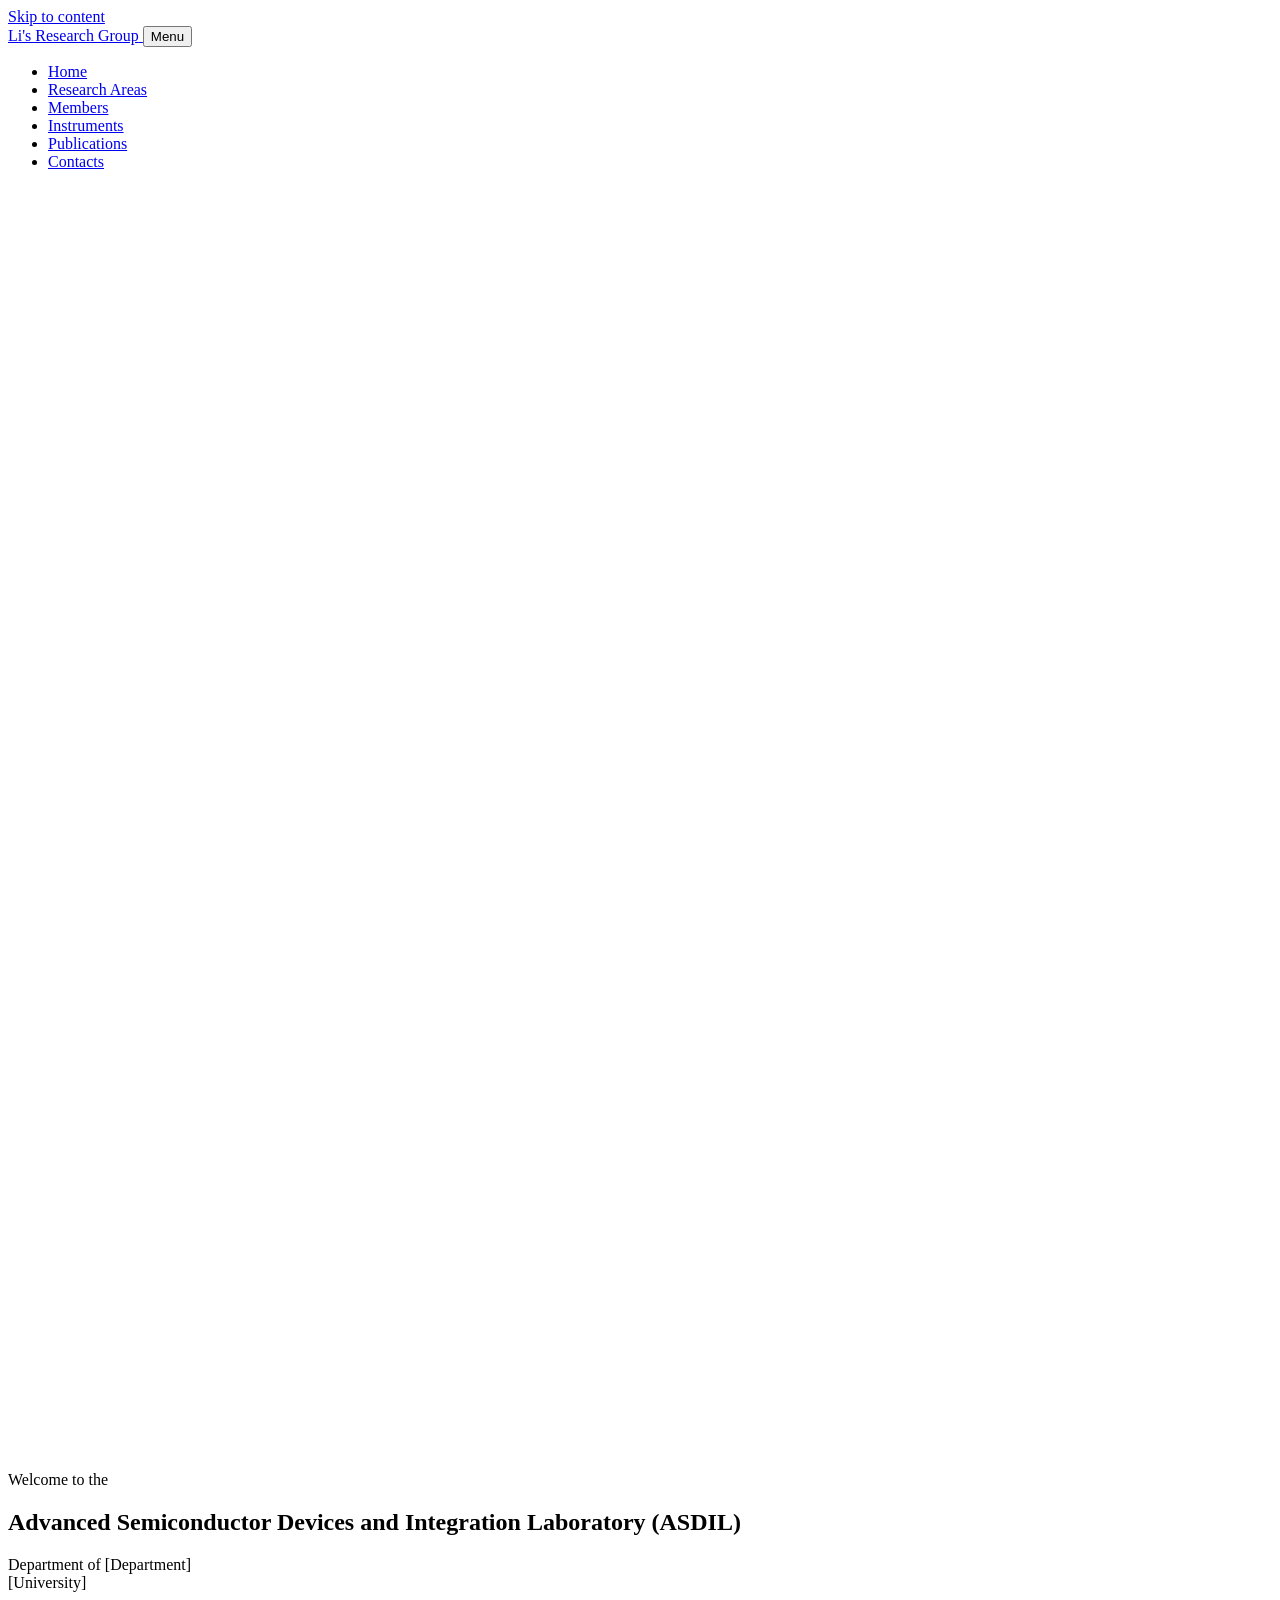
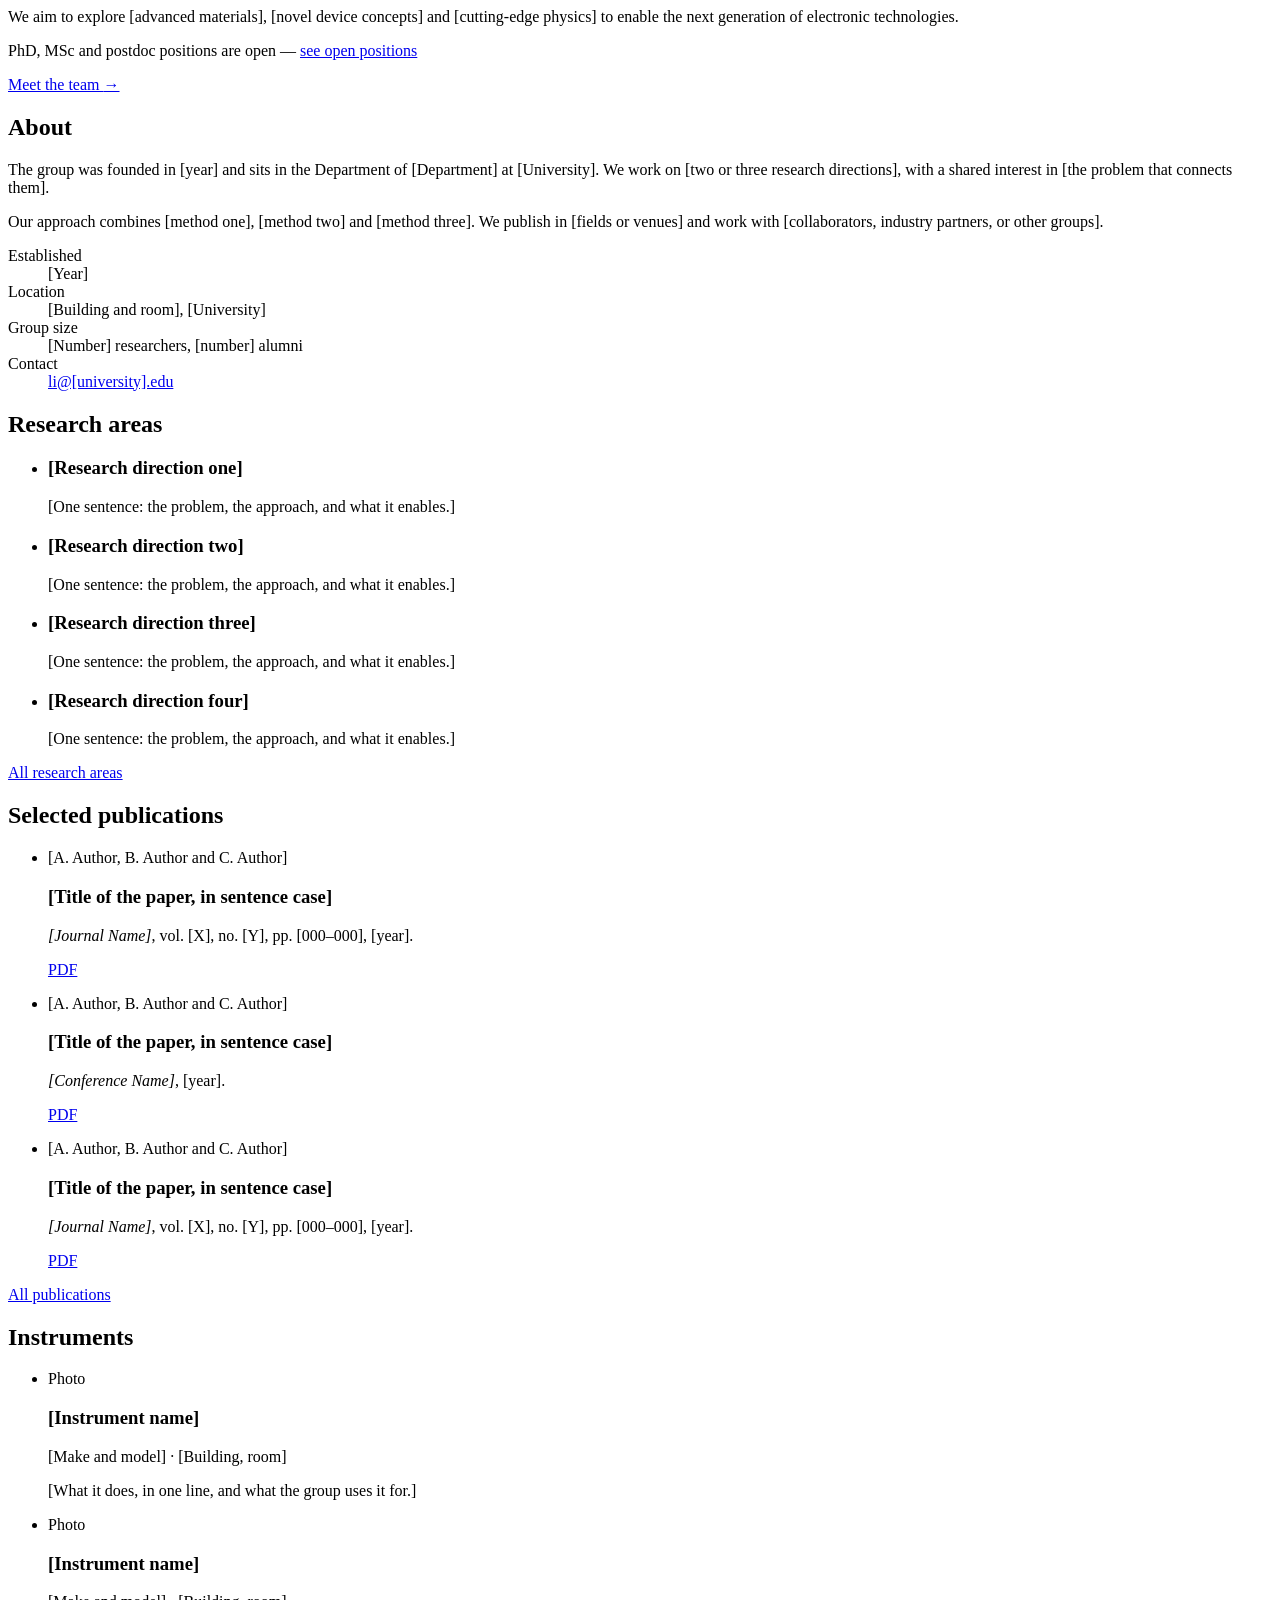
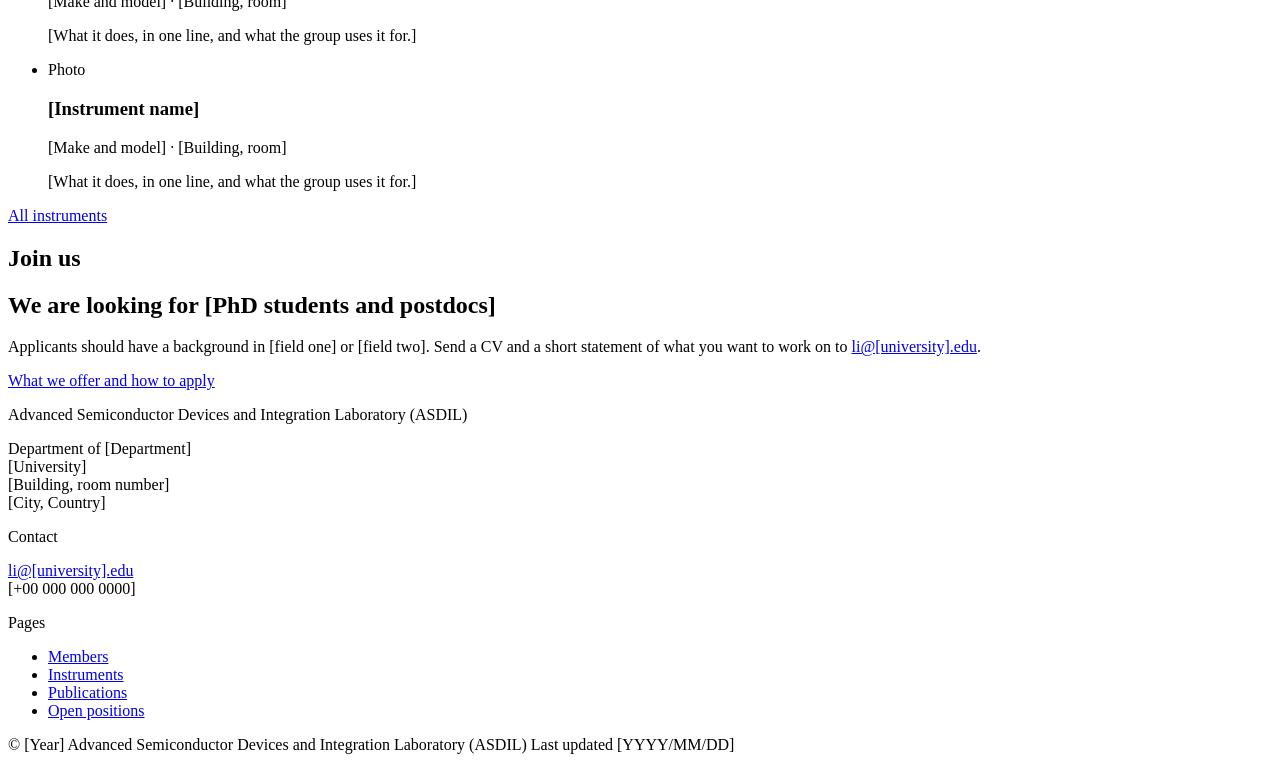
==== index.html @ c3be0654 "Add index.html" ====
<!DOCTYPE html>
<!--
  Advanced Semiconductor Devices and Integration Laboratory - site template
  Pages: index, research, members, instruments, publications, contacts
  Styles: assets/style.css   Mobile nav: assets/site.js
  Everything inside [square brackets] is a placeholder. Replace the brackets.
  Images: swap a <div class="ph"> block for <img src="..." alt="..." width="" height="">.
-->
<html lang="en">
<head>
<meta charset="utf-8">
<meta name="viewport" content="width=device-width, initial-scale=1">
<title>Advanced Semiconductor Devices and Integration Laboratory (ASDIL)</title>
<meta name="description" content="Advanced Semiconductor Devices and Integration Laboratory, Department of [Department], [University]. Research on [research areas].">
<link rel="preconnect" href="https://fonts.googleapis.com">
<link rel="preconnect" href="https://fonts.gstatic.com" crossorigin>
<link href="https://fonts.googleapis.com/css2?family=Archivo:wght@400;500;600&family=Source+Serif+4:opsz,wght@8..60,400;8..60,600&display=swap" rel="stylesheet">
<link rel="stylesheet" href="assets/style.css">
</head>
<body>
<a class="skip" href="#main">Skip to content</a>

<header class="site-header">
  <div class="wrap">
    <a class="brand" href="index.html">
      <span class="brand-name">Li's Research Group</span>
    </a>
    <button class="nav-toggle" aria-expanded="false" aria-controls="site-nav">Menu</button>
    <nav class="site-nav" id="site-nav" aria-label="Main">
      <ul>
        <li><a href="index.html" aria-current="page">Home</a></li>
        <li><a href="research.html">Research Areas</a></li>
        <li><a href="members.html">Members</a></li>
        <li><a href="instruments.html">Instruments</a></li>
        <li><a href="publications.html">Publications</a></li>
        <li><a href="contacts.html">Contacts</a></li>
      </ul>
    </nav>
  </div>
</header>

<main id="main">

  <!-- ============ HERO ============ -->
  <section class="hero">
    <!-- Background watermark: the wafer schematic from the original design,
         drawn in white and dropped to a few percent opacity. Delete the whole
         <svg> if you would rather run the hero plain. -->
    <svg class="hero-wafer" viewBox="0 0 520 520" aria-hidden="true" focusable="false">
      <defs>
        <pattern id="dies" x="243" y="243" width="38" height="38" patternUnits="userSpaceOnUse">
          <rect width="34" height="34" fill="#FFFFFF" opacity="0.38"/>
        </pattern>
        <clipPath id="waferClip">
          <path d="M183.8 496 A248 248 0 1 1 336.2 496 Z"/>
        </clipPath>
      </defs>

      <g clip-path="url(#waferClip)">
        <rect width="520" height="520" fill="url(#dies)"/>
      </g>

      <path d="M183.8 496 A248 248 0 1 1 336.2 496 Z" fill="none" stroke="#FFFFFF" stroke-width="1.5"/>

      <g stroke="#FFFFFF" stroke-width="1.5">
        <line x1="260" y1="14" x2="260" y2="496"/>
        <line x1="12" y1="260" x2="508" y2="260"/>
      </g>

      <rect x="243" y="243" width="34" height="34" fill="#FFFFFF"/>

      <g clip-path="url(#waferClip)">
        <rect class="scan" x="-1" y="0" width="2" height="520" fill="#FFFFFF"/>
      </g>
    </svg>

    <div class="wrap hero-inner">
      <p class="hero-welcome">Welcome to the</p>
      <h1>Advanced Semiconductor Devices and Integration Laboratory <span class="h1-abbr">(ASDIL)</span></h1>
      <p class="hero-affil">Department of [Department]<br>[University]</p>
      <p class="hero-lead">We aim to explore [advanced materials], [novel device concepts] and [cutting-edge physics] to enable the next generation of electronic technologies.</p>
      <p class="hero-open">PhD, MSc and postdoc positions are open — <a href="members.html#openings">see open positions</a></p>
      <p class="hero-cta"><a class="btn" href="members.html">Meet the team <span class="arrow" aria-hidden="true">→</span></a></p>
    </div>
  </section>

  <!-- ============ ABOUT ============ -->
  <section class="section">
    <div class="wrap section-grid">
      <h2 class="section-label">About</h2>
      <div>
        <div class="prose">
          <p>The group was founded in [year] and sits in the Department of [Department] at [University]. We work on [two or three research directions], with a shared interest in [the problem that connects them].</p>
          <p>Our approach combines [method one], [method two] and [method three]. We publish in [fields or venues] and work with [collaborators, industry partners, or other groups].</p>
        </div>
        <dl class="facts">
          <dt>Established</dt><dd>[Year]</dd>
          <dt>Location</dt><dd>[Building and room], [University]</dd>
          <dt>Group size</dt><dd>[Number] researchers, [number] alumni</dd>
          <dt>Contact</dt><dd><a href="mailto:li@[university].edu">li@[university].edu</a></dd>
        </dl>
      </div>
    </div>
  </section>

  <!-- ============ RESEARCH ============ -->
  <section class="section">
    <div class="wrap section-grid">
      <h2 class="section-label">Research areas</h2>
      <div>
        <ul class="research-list">
          <li>
            <h3>[Research direction one]</h3>
            <p>[One sentence: the problem, the approach, and what it enables.]</p>
          </li>
          <li>
            <h3>[Research direction two]</h3>
            <p>[One sentence: the problem, the approach, and what it enables.]</p>
          </li>
          <li>
            <h3>[Research direction three]</h3>
            <p>[One sentence: the problem, the approach, and what it enables.]</p>
          </li>
          <li>
            <h3>[Research direction four]</h3>
            <p>[One sentence: the problem, the approach, and what it enables.]</p>
          </li>
        </ul>
        <p class="more"><a class="action" href="research.html">All research areas</a></p>
      </div>
    </div>
  </section>

  <!-- ============ SELECTED PUBLICATIONS ============ -->
  <section class="section">
    <div class="wrap section-grid">
      <h2 class="section-label">Selected publications</h2>
      <div>
        <ul class="entries">
          <li class="entry">
            <p class="entry-authors">[A. Author, B. Author and C. Author]</p>
            <h3 class="entry-title">[Title of the paper, in sentence case]</h3>
            <p class="entry-venue"><em>[Journal Name]</em>, vol. [X], no. [Y], pp. [000–000], [year].</p>
            <p class="entry-links"><a href="#">PDF</a></p>
          </li>
          <li class="entry">
            <p class="entry-authors">[A. Author, B. Author and C. Author]</p>
            <h3 class="entry-title">[Title of the paper, in sentence case]</h3>
            <p class="entry-venue"><em>[Conference Name]</em>, [year].</p>
            <p class="entry-links"><a href="#">PDF</a></p>
          </li>
          <li class="entry">
            <p class="entry-authors">[A. Author, B. Author and C. Author]</p>
            <h3 class="entry-title">[Title of the paper, in sentence case]</h3>
            <p class="entry-venue"><em>[Journal Name]</em>, vol. [X], no. [Y], pp. [000–000], [year].</p>
            <p class="entry-links"><a href="#">PDF</a></p>
          </li>
        </ul>
        <p class="more"><a class="action" href="publications.html">All publications</a></p>
      </div>
    </div>
  </section>

  <!-- ============ INSTRUMENTS ============ -->
  <section class="section">
    <div class="wrap section-grid">
      <h2 class="section-label">Instruments</h2>
      <div>
        <ul class="instrument-list">
          <li class="instrument">
            <div class="ph ph--flat instrument-thumb">Photo</div>
            <div class="instrument-body">
              <h3>[Instrument name]</h3>
              <p class="instrument-meta">[Make and model] &middot; [Building, room]</p>
              <p>[What it does, in one line, and what the group uses it for.]</p>
            </div>
          </li>
          <li class="instrument">
            <div class="ph ph--flat instrument-thumb">Photo</div>
            <div class="instrument-body">
              <h3>[Instrument name]</h3>
              <p class="instrument-meta">[Make and model] &middot; [Building, room]</p>
              <p>[What it does, in one line, and what the group uses it for.]</p>
            </div>
          </li>
          <li class="instrument">
            <div class="ph ph--flat instrument-thumb">Photo</div>
            <div class="instrument-body">
              <h3>[Instrument name]</h3>
              <p class="instrument-meta">[Make and model] &middot; [Building, room]</p>
              <p>[What it does, in one line, and what the group uses it for.]</p>
            </div>
          </li>
        </ul>
        <p class="more"><a class="action" href="instruments.html">All instruments</a></p>
      </div>
    </div>
  </section>

  <!-- ============ JOIN ============ -->
  <section class="section" id="join">
    <div class="wrap section-grid">
      <h2 class="section-label">Join us</h2>
      <div class="join">
        <h2>We are looking for [PhD students and postdocs]</h2>
        <p>Applicants should have a background in [field one] or [field two]. Send a CV and a short statement of what you want to work on to <a href="mailto:li@[university].edu">li@[university].edu</a>.</p>
        <p class="more"><a class="action" href="members.html#openings">What we offer and how to apply</a></p>
      </div>
    </div>
  </section>

</main>

<footer class="site-footer">
  <div class="wrap footer-grid">
    <div>
      <p class="footer-name">Advanced Semiconductor Devices and Integration Laboratory <span class="abbr">(ASDIL)</span></p>
      <p class="small">Department of [Department]<br>[University]<br>[Building, room number]<br>[City, Country]</p>
    </div>
    <div>
      <p class="footer-h">Contact</p>
      <p class="small"><a href="mailto:li@[university].edu">li@[university].edu</a><br>[+00 000 000 0000]</p>
    </div>
    <div>
      <p class="footer-h">Pages</p>
      <ul class="footer-links small">
        <li><a href="members.html">Members</a></li>
        <li><a href="instruments.html">Instruments</a></li>
        <li><a href="publications.html">Publications</a></li>
        <li><a href="members.html#openings">Open positions</a></li>
      </ul>
    </div>
  </div>
  <div class="wrap footer-base small">
    <span>© [Year] Advanced Semiconductor Devices and Integration Laboratory (ASDIL)</span>
    <span>Last updated [YYYY/MM/DD]</span>
  </div>
</footer>

<script src="assets/site.js"></script>
</body>
</html>
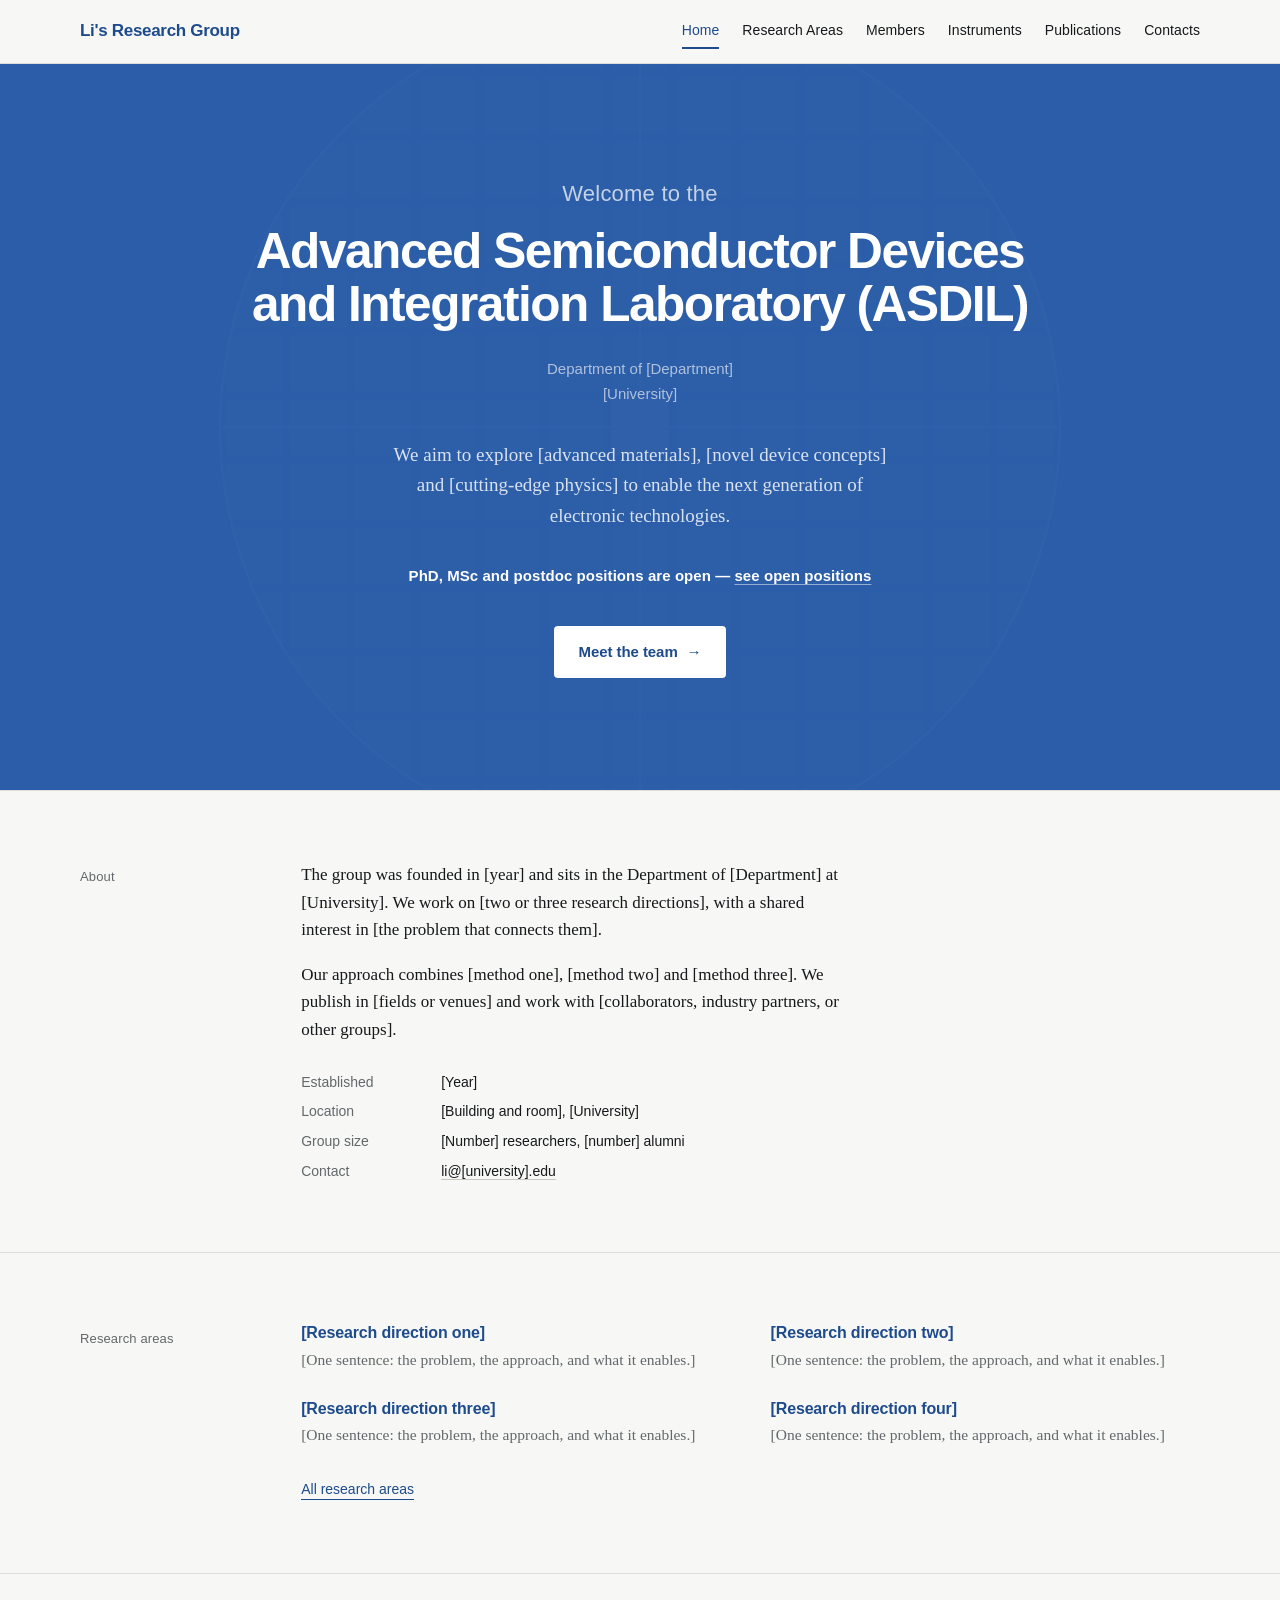
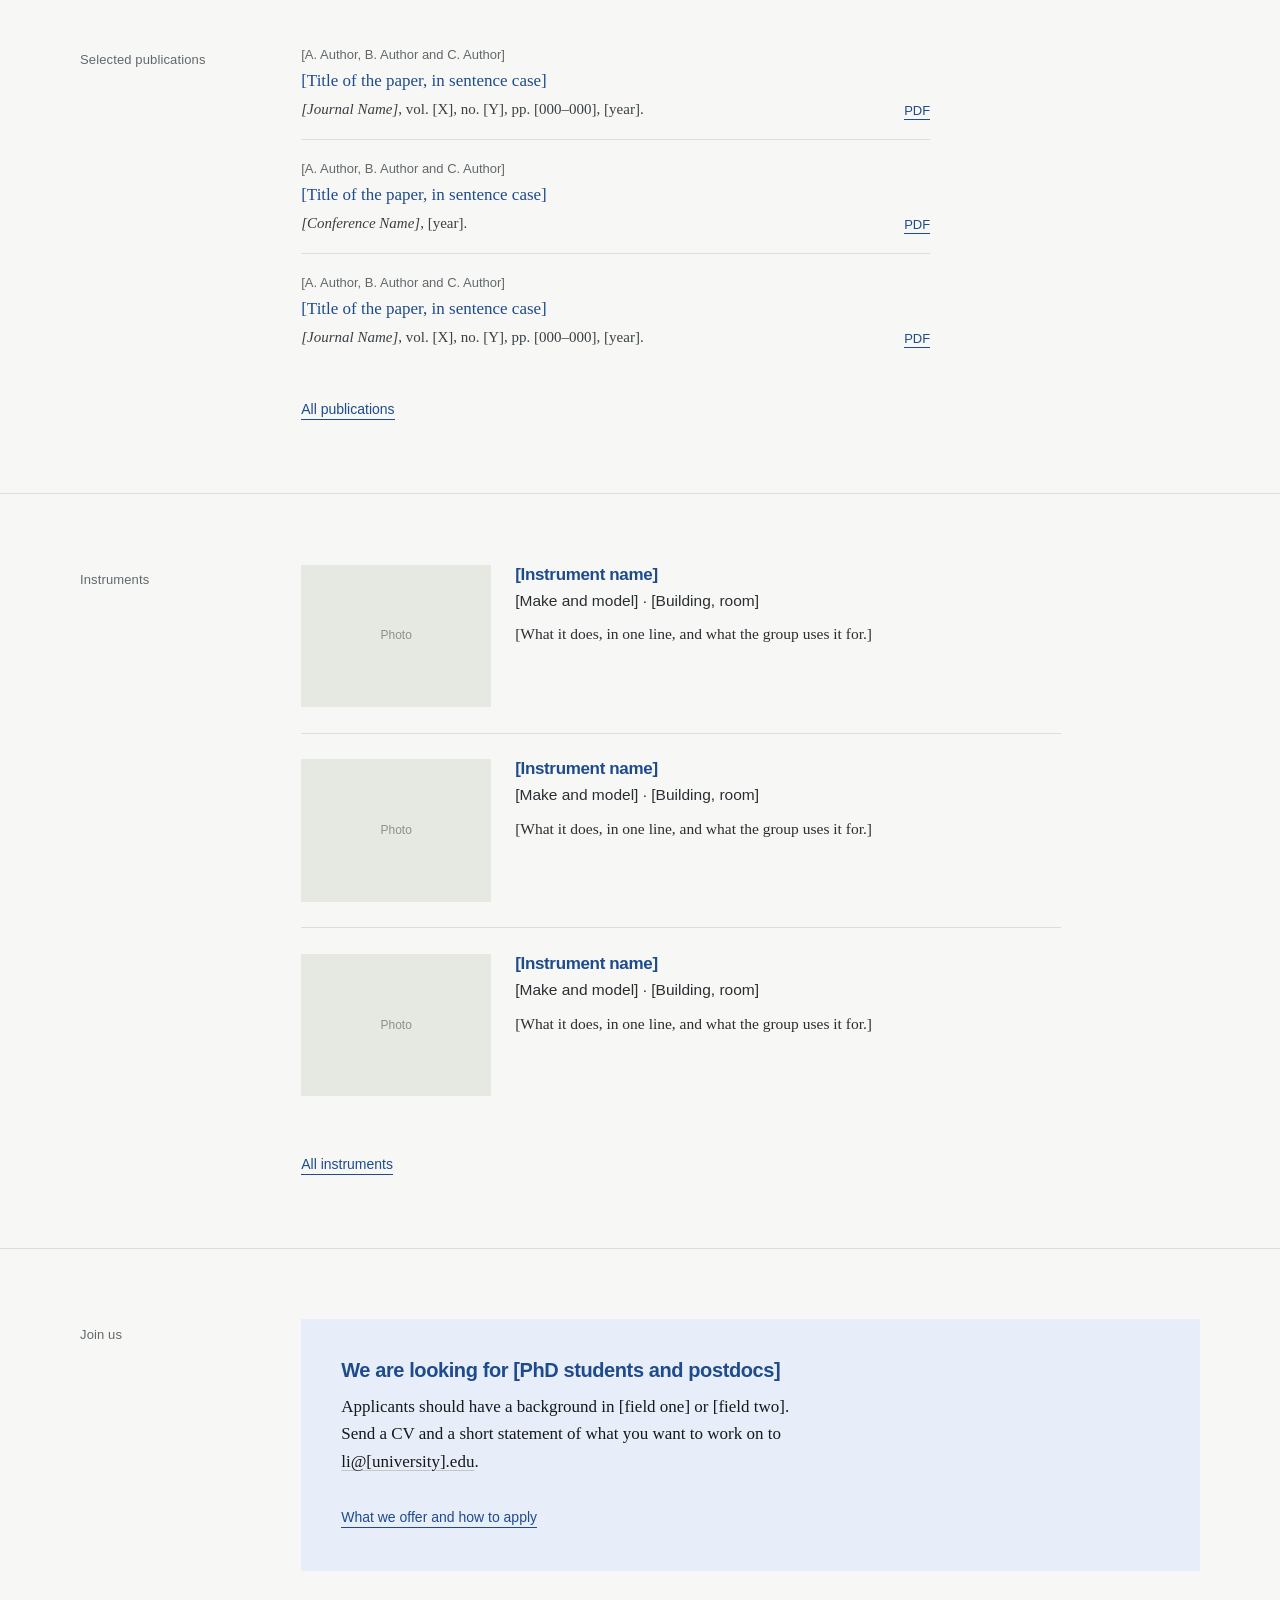
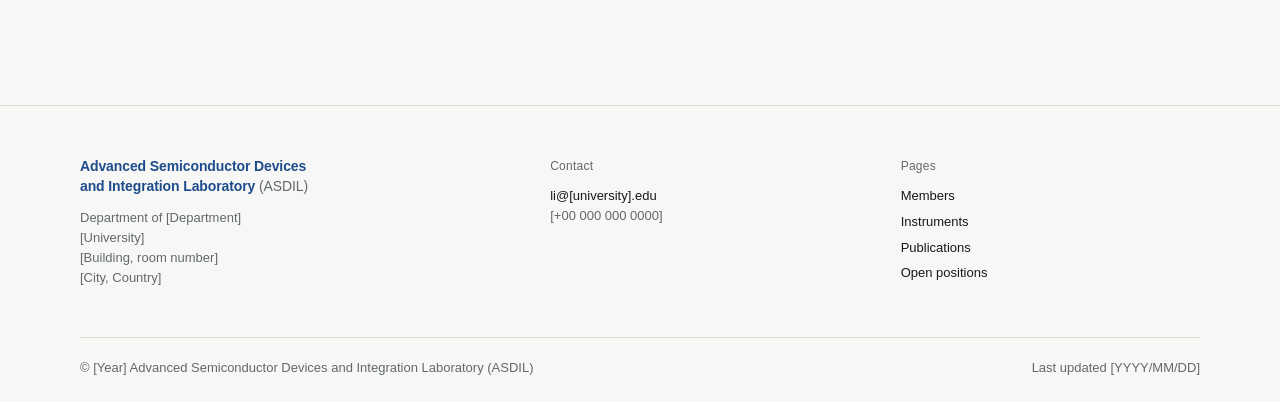
==== commit 63bdbfb0: "Update index.html" ====
--- a/index.html
+++ b/index.html
@@ -12,10 +12,9 @@
 <meta name="viewport" content="width=device-width, initial-scale=1">
 <title>Advanced Semiconductor Devices and Integration Laboratory (ASDIL)</title>
 <meta name="description" content="Advanced Semiconductor Devices and Integration Laboratory, Department of [Department], [University]. Research on [research areas].">
-<link rel="preconnect" href="https://fonts.googleapis.com">
-<link rel="preconnect" href="https://fonts.gstatic.com" crossorigin>
-<link href="https://fonts.googleapis.com/css2?family=Archivo:wght@400;500;600&family=Source+Serif+4:opsz,wght@8..60,400;8..60,600&display=swap" rel="stylesheet">
-<link rel="stylesheet" href="assets/style.css">
+  <link rel="preload" href="assets/fonts/archivo-var.woff2" as="font" type="font/woff2" crossorigin>
+  <link rel="preload" href="assets/fonts/source-serif-4-var.woff2" as="font" type="font/woff2" crossorigin>
+  <link rel="stylesheet" href="assets/style.css">
 </head>
 <body>
 <a class="skip" href="#main">Skip to content</a>
--- a/assets/style.css
+++ b/assets/style.css
@@ -0,0 +1,891 @@
+/* ============================================================
+   Li's Research Group — template stylesheet
+   Palette: paper / ink / mute / rule / oxide violet (single accent)
+   Type:    Archivo (structure, UI) + Source Serif 4 (reading)
+   ============================================================ */
+
+:root {
+  --paper: #F7F8F6;
+  --ink: #16181B;
+  --mute: #62686B;
+  --rule: #DCDFD9;
+  --rule-strong: #C4C8C1;
+  --accent: #1E4B8C;
+  --accent-soft: #E7EEF9;
+  --photo: #E6E8E2;
+
+  --wrap: 1120px;
+  --gutter: 2rem;
+  --label-col: 170px;
+  --label-gap: clamp(1.5rem, 4vw, 3.5rem);
+  --section-pad: clamp(2.75rem, 5.5vw, 4.5rem);
+}
+
+/* ---------- reset ---------- */
+
+*,
+*::before,
+*::after { box-sizing: border-box; }
+
+html {
+  -webkit-text-size-adjust: 100%;
+  scroll-padding-top: 5.5rem;
+}
+
+body {
+  margin: 0;
+  background: var(--paper);
+  color: var(--ink);
+  font-family: "Source Serif 4", Georgia, "Times New Roman", serif;
+  font-size: 1.0625rem;
+  line-height: 1.62;
+  font-optical-sizing: auto;
+  -webkit-font-smoothing: antialiased;
+}
+
+h1, h2, h3, h4 {
+  font-family: Archivo, "Helvetica Neue", Arial, sans-serif;
+  font-weight: 600;
+  color: var(--accent);
+  letter-spacing: -0.02em;
+  line-height: 1.14;
+  margin: 0;
+}
+
+p { margin: 0 0 1em; }
+p:last-child { margin-bottom: 0; }
+
+img, svg { max-width: 100%; }
+img { display: block; }
+
+a { color: inherit; text-decoration-color: var(--rule-strong); text-underline-offset: 0.18em; }
+a:hover { text-decoration-color: var(--accent); color: var(--accent); }
+
+ul, ol { margin: 0 0 1em; padding-left: 1.15em; }
+
+:focus-visible {
+  outline: 2px solid var(--accent);
+  outline-offset: 3px;
+  border-radius: 1px;
+}
+
+.skip {
+  position: absolute;
+  left: -9999px;
+  top: 0;
+  background: var(--paper);
+  padding: 0.75rem 1rem;
+  font-family: Archivo, sans-serif;
+  font-size: 0.875rem;
+  z-index: 50;
+}
+.skip:focus { left: 1rem; top: 1rem; }
+
+/* ---------- layout ---------- */
+
+.wrap {
+  width: min(var(--wrap), 100% - var(--gutter) * 2);
+  margin-inline: auto;
+}
+
+@media (max-width: 640px) {
+  :root { --gutter: 1.25rem; }
+}
+
+.prose { max-width: 64ch; }
+.prose p { max-width: 64ch; }
+
+.small {
+  font-family: Archivo, "Helvetica Neue", Arial, sans-serif;
+  font-size: 0.8125rem;
+  line-height: 1.55;
+  color: var(--mute);
+}
+
+.lead {
+  font-size: clamp(1.0625rem, 1.5vw, 1.1875rem);
+  line-height: 1.55;
+  max-width: 42ch;
+  color: #2A2E31;
+}
+
+/* ---------- header ---------- */
+
+.site-header {
+  position: sticky;
+  top: 0;
+  z-index: 30;
+  background: var(--paper);
+  border-bottom: 1px solid var(--rule);
+}
+
+.site-header .wrap {
+  display: flex;
+  align-items: center;
+  justify-content: space-between;
+  gap: 2rem;
+  padding-block: 0.85rem;
+}
+
+.brand {
+  display: block;
+  text-decoration: none;
+  color: var(--ink);
+}
+.brand:hover { color: var(--ink); }
+.brand-name {
+  display: block;
+  color: var(--accent);
+  font-family: Archivo, sans-serif;
+  font-weight: 600;
+  font-size: 1.0625rem;
+  letter-spacing: -0.018em;
+  line-height: 1.3;
+}
+.site-nav ul {
+  display: flex;
+  align-items: center;
+  gap: clamp(0.9rem, 1.8vw, 1.75rem);
+  list-style: none;
+  margin: 0;
+  padding: 0;
+}
+
+.site-nav a {
+  display: inline-block;
+  font-family: Archivo, sans-serif;
+  font-size: 0.875rem;
+  font-weight: 500;
+  letter-spacing: 0.005em;
+  color: var(--ink);
+  text-decoration: none;
+  padding-block: 0.35rem;
+  border-bottom: 2px solid transparent;
+}
+.site-nav a:hover { color: var(--accent); border-bottom-color: var(--rule-strong); }
+.site-nav a[aria-current="page"] { color: var(--accent); border-bottom-color: var(--accent); }
+
+.nav-toggle {
+  display: none;
+  font-family: Archivo, sans-serif;
+  font-size: 0.8125rem;
+  font-weight: 500;
+  color: var(--ink);
+  background: none;
+  border: 1px solid var(--rule-strong);
+  padding: 0.45rem 0.8rem;
+  cursor: pointer;
+}
+.nav-toggle:hover { border-color: var(--ink); }
+
+@media (max-width: 860px) {
+  .site-header .wrap { flex-wrap: wrap; gap: 0.75rem; }
+  .nav-toggle { display: block; }
+  .site-nav {
+    flex-basis: 100%;
+    display: none;
+  }
+  .site-nav.is-open { display: block; }
+  .site-nav ul {
+    flex-direction: column;
+    align-items: flex-start;
+    gap: 0;
+    padding-bottom: 0.75rem;
+  }
+  .site-nav li { width: 100%; border-top: 1px solid var(--rule); }
+  .site-nav a {
+    display: block;
+    padding-block: 0.7rem;
+    border-bottom: 0;
+  }
+  .site-nav a[aria-current="page"] { color: var(--accent); }
+}
+
+/* ---------- hero (home) ---------- */
+
+.hero {
+  position: relative;
+  isolation: isolate;
+  overflow: hidden;
+  text-align: center;
+  color: #fff;
+  background-color: #2C5DA8;
+  padding-block: clamp(3.75rem, 10vw, 7rem);
+}
+
+.hero-inner { position: relative; }
+
+.hero-wafer {
+  position: absolute;
+  left: 50%;
+  top: 50%;
+  transform: translate(-50%, -50%);
+  width: min(880px, 126vw);
+  height: auto;
+  opacity: 0.02;
+  z-index: -1;
+  pointer-events: none;
+}
+
+.hero-welcome {
+  font-family: Archivo, sans-serif;
+  font-size: clamp(1.0625rem, 1.9vw, 1.375rem);
+  font-weight: 500;
+  letter-spacing: 0.01em;
+  color: rgba(255, 255, 255, 0.72);
+  margin: 0 0 0.85rem;
+}
+
+.hero h1 {
+  max-width: 40ch;
+  margin: 0 auto;
+  font-size: clamp(1.8rem, 4.2vw, 3.1rem);
+  line-height: 1.06;
+  letter-spacing: -0.03em;
+  color: #fff;
+  text-wrap: balance;
+}
+
+.h1-abbr { white-space: nowrap; }
+
+.hero-affil {
+  margin: 1.6rem 0 0;
+  font-family: Archivo, sans-serif;
+  font-size: clamp(0.875rem, 1.3vw, 0.9375rem);
+  line-height: 1.7;
+  color: rgba(255, 255, 255, 0.62);
+}
+
+.hero-lead {
+  max-width: 54ch;
+  margin: 2.05rem auto 0;
+  font-size: clamp(1.0625rem, 1.5vw, 1.1875rem);
+  line-height: 1.6;
+  color: rgba(255, 255, 255, 0.82);
+  text-wrap: pretty;
+}
+
+.hero-open {
+  margin: 2.05rem 0 0;
+  font-family: Archivo, sans-serif;
+  font-size: 0.9375rem;
+  font-weight: 600;
+  letter-spacing: 0.004em;
+  color: #fff;
+}
+
+.hero-open a {
+  white-space: nowrap;
+  color: #fff;
+  text-decoration: underline;
+  text-decoration-thickness: 1px;
+  text-decoration-color: rgba(255, 255, 255, 0.5);
+}
+.hero-open a:hover { color: #fff; text-decoration-color: #fff; }
+
+.hero-cta { margin: 2.4rem 0 0; }
+
+.btn {
+  display: inline-flex;
+  align-items: center;
+  gap: 0.55rem;
+  background: #fff;
+  color: var(--accent);
+  font-family: Archivo, sans-serif;
+  font-size: 0.9375rem;
+  font-weight: 600;
+  letter-spacing: -0.005em;
+  text-decoration: none;
+  padding: 0.85rem 1.55rem;
+  border-radius: 4px;
+}
+
+.btn:hover {
+  color: #17335F;
+  background: #EAF1FB;
+  text-decoration: none;
+}
+
+.btn .arrow {
+  display: inline-block;
+  transition: transform 0.2s ease;
+}
+.btn:hover .arrow { transform: translateX(3px); }
+
+/* wafer watermark animation */
+
+.hero-wafer .scan { opacity: 0; }
+
+@media (prefers-reduced-motion: no-preference) {
+  .hero-welcome,
+  .hero h1,
+  .hero-affil,
+  .hero-lead,
+  .hero-open,
+  .hero-cta {
+    animation: hero-in 0.75s cubic-bezier(0.2, 0.65, 0.3, 1) both;
+  }
+  .hero h1      { animation-delay: 0.06s; }
+  .hero-affil   { animation-delay: 0.13s; }
+  .hero-lead    { animation-delay: 0.19s; }
+  .hero-open    { animation-delay: 0.25s; }
+  .hero-cta     { animation-delay: 0.31s; }
+
+  .hero-wafer .scan { animation: scan 1.9s cubic-bezier(0.32, 0.6, 0.35, 1) 0.7s both; }
+}
+
+@keyframes hero-in {
+  from { opacity: 0; transform: translateY(8px); }
+  to   { opacity: 1; transform: none; }
+}
+
+@keyframes scan {
+  0%   { opacity: 0; transform: translateX(0); }
+  18%  { opacity: 1; }
+  82%  { opacity: 0.8; }
+  100% { opacity: 0; transform: translateX(520px); }
+}
+
+@media (max-width: 640px) {
+  .hero { padding-block: clamp(3rem, 12vw, 4.5rem) clamp(3.5rem, 13vw, 5rem); }
+  .hero h1 {
+    max-width: none;
+    font-size: clamp(1.55rem, 6.6vw, 2rem);
+    letter-spacing: -0.022em;
+    text-wrap: normal;
+  }
+  .hero-wafer { width: 118vw; }
+  .btn { padding: 0.8rem 1.35rem; }
+}
+
+/* ---------- sections: label column + content ---------- */
+
+.section {
+  border-top: 1px solid var(--rule);
+  padding-block: var(--section-pad);
+}
+
+.section-grid {
+  display: grid;
+  grid-template-columns: var(--label-col) minmax(0, 1fr);
+  gap: var(--label-gap);
+}
+
+.section-grid > * { min-width: 0; }
+
+.section-label {
+  font-family: Archivo, sans-serif;
+  font-size: 0.8125rem;
+  font-weight: 500;
+  line-height: 1.5;
+  letter-spacing: 0.01em;
+  color: var(--mute);
+  margin: 0;
+  padding-top: 0.35rem;
+}
+
+.section-label--year {
+  color: var(--accent);
+  font-size: 1.0625rem;
+  font-weight: 600;
+  letter-spacing: -0.01em;
+  padding-top: 0;
+}
+
+@media (max-width: 800px) {
+  .section-grid { grid-template-columns: 1fr; gap: 1.25rem; }
+  .section-label {
+    font-size: 1.0625rem;
+    color: var(--accent);
+    font-weight: 600;
+    letter-spacing: -0.01em;
+    padding-top: 0;
+  }
+}
+
+/* research list on home */
+
+.research-list {
+  display: grid;
+  grid-template-columns: repeat(2, minmax(0, 1fr));
+  gap: 1.75rem 2.5rem;
+  list-style: none;
+  margin: 0;
+  padding: 0;
+}
+
+.research-list h3 {
+  font-size: 1rem;
+  font-weight: 600;
+  letter-spacing: -0.01em;
+  margin-bottom: 0.35rem;
+}
+
+.research-list p {
+  font-size: 0.9688rem;
+  line-height: 1.55;
+  color: var(--mute);
+  margin: 0;
+}
+
+@media (max-width: 640px) {
+  .research-list { grid-template-columns: 1fr; gap: 1.5rem; }
+}
+
+/* ---------- facts list ---------- */
+
+.facts {
+  display: grid;
+  grid-template-columns: minmax(7rem, max-content) minmax(0, 1fr);
+  gap: 0.55rem 1.75rem;
+  margin: 1.75rem 0 0;
+  font-family: Archivo, sans-serif;
+  font-size: 0.875rem;
+  line-height: 1.5;
+}
+.facts dt { color: var(--mute); }
+.facts dd { margin: 0; }
+
+/* ---------- publications ---------- */
+
+.entries { margin: 0; padding: 0; list-style: none; max-width: 74ch; }
+
+.entry {
+  display: grid;
+  grid-template-columns: minmax(0, 1fr) auto;
+  gap: 0.15rem 1.5rem;
+  padding-block: 1.15rem;
+  border-top: 1px solid var(--rule);
+}
+.entry:first-child { border-top: 0; padding-top: 0; }
+
+.entry-authors {
+  grid-column: 1;
+  font-family: Archivo, sans-serif;
+  font-size: 0.8125rem;
+  line-height: 1.5;
+  color: var(--mute);
+  margin: 0;
+}
+
+.entry-title {
+  grid-column: 1;
+  font-family: "Source Serif 4", Georgia, serif;
+  font-size: 1.0625rem;
+  font-weight: 400;
+  line-height: 1.45;
+  letter-spacing: 0;
+  margin: 0.15rem 0;
+}
+
+.entry-venue {
+  grid-column: 1;
+  font-size: 0.9375rem;
+  line-height: 1.5;
+  color: #3A4043;
+  margin: 0;
+}
+.entry-venue em { font-style: italic; }
+
+.entry-links {
+  grid-column: 2;
+  grid-row: 1 / span 3;
+  align-self: end;
+  font-family: Archivo, sans-serif;
+  font-size: 0.8125rem;
+  margin: 0;
+  white-space: nowrap;
+}
+.entry-links a { text-decoration: none; color: var(--accent); border-bottom: 1px solid currentColor; padding-bottom: 1px; }
+.entry-links a:hover { opacity: 0.7; }
+
+.legend {
+  font-family: Archivo, sans-serif;
+  font-size: 0.8125rem;
+  color: var(--mute);
+  margin-bottom: 2rem;
+}
+
+/* ---------- CV-style record list ---------- */
+
+.cv-list { list-style: none; margin: 0; padding: 0; max-width: 74ch; }
+
+.cv-list li {
+  padding-block: 0.7rem;
+  border-top: 1px solid var(--rule);
+  line-height: 1.55;
+}
+.cv-list li:first-child { border-top: 0; padding-top: 0; }
+
+.cv-list .when {
+  font-family: Archivo, sans-serif;
+  font-size: 0.8125rem;
+  color: var(--mute);
+  font-variant-numeric: tabular-nums;
+  margin-right: 0.7rem;
+  white-space: nowrap;
+}
+
+/* ---------- join band ---------- */
+
+.join {
+  background: var(--accent-soft);
+  padding: clamp(1.75rem, 3.5vw, 2.5rem);
+}
+
+.join h2 {
+  font-size: 1.25rem;
+  margin-bottom: 0.65rem;
+}
+
+.join p { max-width: 56ch; }
+
+/* ---------- content edge ---------- */
+
+@media (min-width: 801px) {
+  .indent { padding-left: calc(var(--label-col) + var(--label-gap)); }
+  .page-head .intro { margin-left: calc(var(--label-col) + var(--label-gap)); }
+}
+
+/* ---------- page head (subpages) ---------- */
+
+.page-head {
+  padding-block: clamp(2.75rem, 5vw, 4rem) clamp(1.5rem, 2.5vw, 2rem);
+}
+
+.page-head h1 {
+  font-size: clamp(2rem, 4vw, 2.875rem);
+  letter-spacing: -0.03em;
+}
+
+.page-head .intro {
+  margin-top: 1rem;
+  max-width: 62ch;
+  color: #2A2E31;
+}
+
+/* ---------- profile (PI page) ---------- */
+
+.profile {
+  display: grid;
+  grid-template-columns: var(--label-col) minmax(0, 1fr);
+  gap: var(--label-gap);
+  align-items: start;
+  padding-bottom: var(--section-pad);
+}
+
+.profile > * { min-width: 0; }
+
+.profile h1 { font-size: clamp(1.875rem, 3.4vw, 2.5rem); }
+
+.pi-name { font-size: clamp(1.5rem, 2.5vw, 1.9375rem); letter-spacing: -0.025em; }
+
+.pi-bio {
+  margin-top: 1.2rem;
+  max-width: 58ch;
+  font-size: 1rem;
+  line-height: 1.6;
+  color: #2A2E31;
+}
+
+.profile-role {
+  font-family: Archivo, sans-serif;
+  font-size: 0.9375rem;
+  line-height: 1.55;
+  color: var(--mute);
+  margin-top: 0.85rem;
+}
+
+.contact-list {
+  display: grid;
+  grid-template-columns: max-content minmax(0, 1fr);
+  gap: 0.4rem 1.25rem;
+  margin: 1.5rem 0 0;
+  font-family: Archivo, sans-serif;
+  font-size: 0.875rem;
+  line-height: 1.5;
+}
+.contact-list dt { color: var(--mute); }
+.contact-list dd { margin: 0; word-break: break-word; }
+
+@media (max-width: 780px) {
+  .profile { grid-template-columns: 1fr; }
+  .profile .ph-wrap { max-width: 220px; }
+}
+
+/* ---------- people ---------- */
+
+.people-group + .people-group { margin-top: 2.75rem; }
+
+.group-title {
+  font-size: 1.0625rem;
+  font-weight: 600;
+  letter-spacing: -0.01em;
+  margin-bottom: 1.5rem;
+}
+
+.people-grid {
+  display: grid;
+  grid-template-columns: repeat(auto-fill, minmax(210px, 1fr));
+  gap: 2rem 1.5rem;
+  list-style: none;
+  margin: 0;
+  padding: 0;
+}
+
+.person { min-width: 0; }
+
+@media (max-width: 560px) {
+  .people-grid {
+    grid-template-columns: repeat(2, minmax(0, 1fr));
+    gap: 1.75rem 1rem;
+  }
+}
+
+.person h3 {
+  font-size: 0.9688rem;
+  font-weight: 600;
+  letter-spacing: -0.005em;
+  margin: 0.7rem 0 0.3rem;
+}
+
+.person p {
+  font-family: Archivo, sans-serif;
+  font-size: 0.8125rem;
+  line-height: 1.5;
+  color: var(--mute);
+  margin: 0;
+}
+
+/* ---------- media placeholders ---------- */
+
+.ph {
+  display: grid;
+  place-items: center;
+  background: var(--photo);
+  color: #8B918C;
+  font-family: Archivo, sans-serif;
+  font-size: 0.75rem;
+  line-height: 1.4;
+  text-align: center;
+  padding: 0.5rem;
+}
+
+.ph--photo { aspect-ratio: 3 / 4; }
+.ph--wide { aspect-ratio: 16 / 9; }
+.ph--flat { aspect-ratio: 4 / 3; }
+.ph--map { aspect-ratio: 21 / 9; }
+
+/* ---------- instruments ---------- */
+
+.instrument-list {
+  list-style: none;
+  margin: 0;
+  padding: 0;
+  max-width: 760px;
+}
+
+.instrument {
+  display: grid;
+  grid-template-columns: 190px minmax(0, 1fr);
+  gap: 1.5rem;
+  padding-block: 1.6rem;
+  border-top: 1px solid var(--rule);
+}
+.instrument:first-child { border-top: 0; padding-top: 0; }
+
+.instrument-thumb { width: 100%; }
+.instrument-body { min-width: 0; }
+
+.instrument h3 {
+  font-size: 1.0625rem;
+  margin-bottom: 0.3rem;
+}
+
+.instrument-meta {
+  font-family: Archivo, sans-serif;
+  font-size: 0.8125rem;
+  line-height: 1.5;
+  color: var(--mute);
+  margin-bottom: 0.6rem;
+}
+
+.instrument-body > p {
+  font-size: 0.9688rem;
+  line-height: 1.55;
+  max-width: 58ch;
+  color: #2A2E31;
+}
+
+.instrument-links {
+  font-family: Archivo, sans-serif;
+  font-size: 0.8125rem;
+  color: var(--mute);
+  margin-top: 0.7rem;
+}
+.instrument-links a {
+  color: var(--accent);
+  text-decoration: none;
+  border-bottom: 1px solid currentColor;
+}
+.instrument-links a:hover { opacity: 0.7; }
+
+@media (max-width: 560px) {
+  .instrument { grid-template-columns: 1fr; gap: 0.9rem; }
+  .instrument-thumb { max-width: 220px; }
+}
+
+/* ---------- contacts ---------- */
+
+.contact-cols {
+  display: grid;
+  grid-template-columns: repeat(2, minmax(0, 1fr));
+  gap: 2.25rem 2.5rem;
+  max-width: 760px;
+}
+
+.contact-card h3 {
+  font-size: 0.9375rem;
+  font-weight: 600;
+  margin-bottom: 0.55rem;
+}
+
+.contact-card p {
+  font-size: 0.9688rem;
+  line-height: 1.6;
+  color: #2A2E31;
+  margin-bottom: 0.55rem;
+}
+
+.contact-card .small { font-size: 0.8125rem; }
+
+.map-block { margin-top: 1.75rem; max-width: 760px; }
+
+@media (max-width: 640px) {
+  .contact-cols { grid-template-columns: 1fr; gap: 1.75rem; }
+}
+
+/* ---------- research themes ---------- */
+
+.theme {
+  padding-block: clamp(2rem, 3.5vw, 2.75rem);
+  border-top: 1px solid var(--rule);
+}
+.theme:first-of-type { border-top: 0; padding-top: 0; }
+
+.theme h2 {
+  font-size: clamp(1.25rem, 2vw, 1.5rem);
+  margin-bottom: 0.75rem;
+}
+
+.theme .prose { margin-bottom: 1.5rem; max-width: 540px; }
+
+.theme-figure { max-width: 540px; }
+
+/* ---------- teaching ---------- */
+
+.courses { list-style: none; margin: 0; padding: 0; }
+
+.course {
+  padding-block: 1.75rem;
+  border-top: 1px solid var(--rule);
+}
+.course:first-child { border-top: 0; padding-top: 0; }
+
+.course h2 { font-size: 1.25rem; margin-bottom: 0.4rem; }
+
+.course-meta {
+  font-family: Archivo, sans-serif;
+  font-size: 0.8125rem;
+  color: var(--mute);
+  margin-bottom: 0.8rem;
+}
+
+.course p { max-width: 62ch; }
+
+.course .more { margin-top: 1rem; }
+
+/* ---------- footer ---------- */
+
+.site-footer {
+  border-top: 1px solid var(--rule);
+  padding-block: clamp(2.25rem, 4vw, 3.25rem) 1.5rem;
+  margin-top: clamp(2rem, 5vw, 4rem);
+}
+
+.footer-grid {
+  display: grid;
+  grid-template-columns: 1.4fr 1fr 1fr;
+  gap: 2rem clamp(2rem, 4vw, 3.5rem);
+}
+
+.abbr {
+  font-weight: 400;
+  color: var(--mute);
+}
+
+.footer-name {
+  color: var(--accent);
+  font-family: Archivo, sans-serif;
+  font-size: 0.875rem;
+  font-weight: 600;
+  letter-spacing: -0.008em;
+  line-height: 1.4;
+  max-width: 30ch;
+  margin-bottom: 0.7rem;
+}
+
+.footer-h {
+  font-family: Archivo, sans-serif;
+  font-size: 0.75rem;
+  font-weight: 500;
+  letter-spacing: 0.02em;
+  color: var(--mute);
+  margin-bottom: 0.6rem;
+}
+
+.footer-links { list-style: none; margin: 0; padding: 0; }
+.footer-links li { margin-bottom: 0.35rem; }
+.site-footer a { text-decoration: none; color: var(--ink); }
+.site-footer a:hover { color: var(--accent); text-decoration: underline; text-decoration-color: var(--accent); }
+
+.footer-base {
+  display: flex;
+  flex-wrap: wrap;
+  justify-content: space-between;
+  gap: 0.75rem;
+  margin-top: clamp(2rem, 4vw, 3rem);
+  padding-top: 1.25rem;
+  border-top: 1px solid var(--rule);
+}
+
+@media (max-width: 720px) {
+  .footer-grid { grid-template-columns: 1fr 1fr; }
+  .footer-grid > :first-child { grid-column: 1 / -1; }
+}
+
+/* ---------- utilities ---------- */
+
+.action {
+  font-family: Archivo, sans-serif;
+  font-size: 0.875rem;
+  font-weight: 500;
+  color: var(--accent);
+  text-decoration: none;
+  border-bottom: 1px solid currentColor;
+  padding-bottom: 2px;
+}
+.action:hover { color: var(--accent); opacity: 0.75; }
+
+.more { margin-top: 1.75rem; }
+
+/* ---------- print ---------- */
+
+@media print {
+  .site-header, .site-footer, .hero-wafer, .nav-toggle { display: none; }
+  .hero { background: none; color: var(--ink); padding-block: 0 1.5rem; }
+  .hero h1, .hero-open { color: var(--ink); }
+  .hero-welcome, .hero-affil, .hero-lead { color: var(--mute); }
+  .btn { border: 1px solid var(--ink); }
+  body { background: #fff; font-size: 11pt; }
+}
